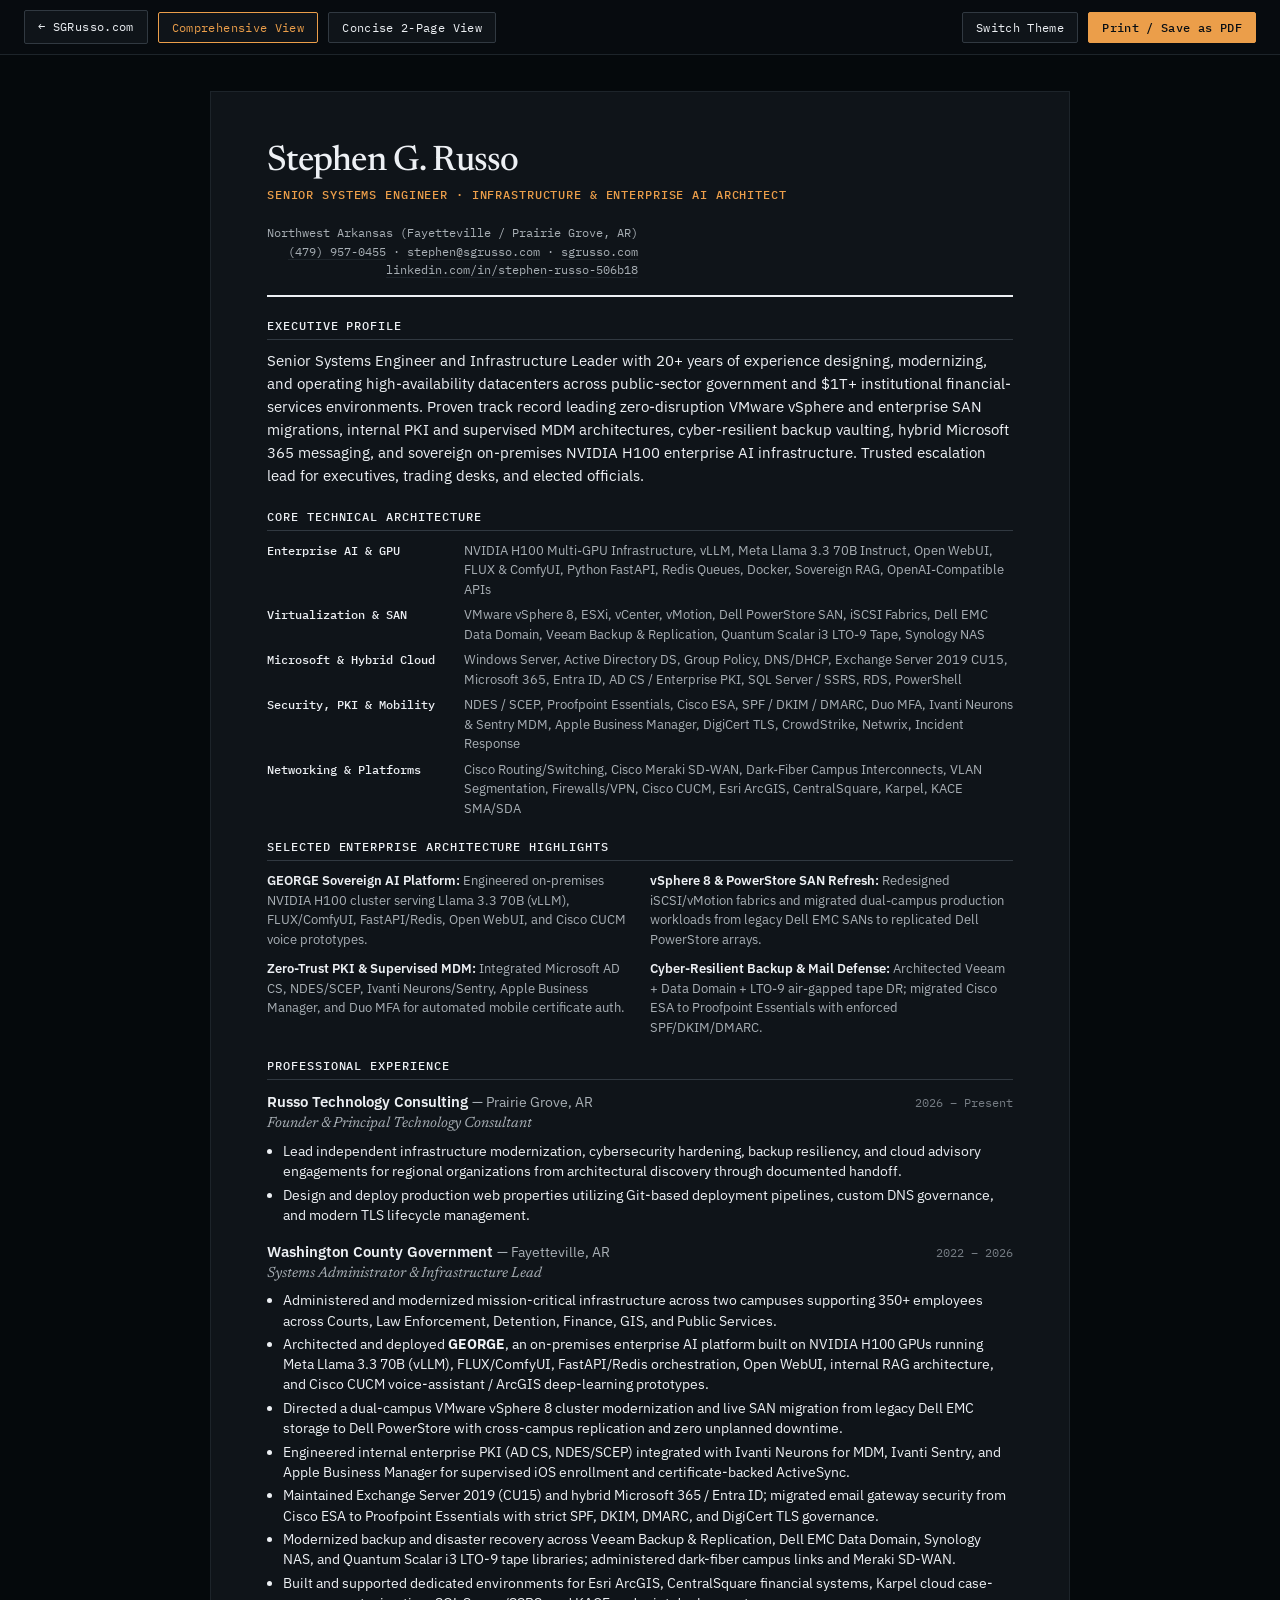
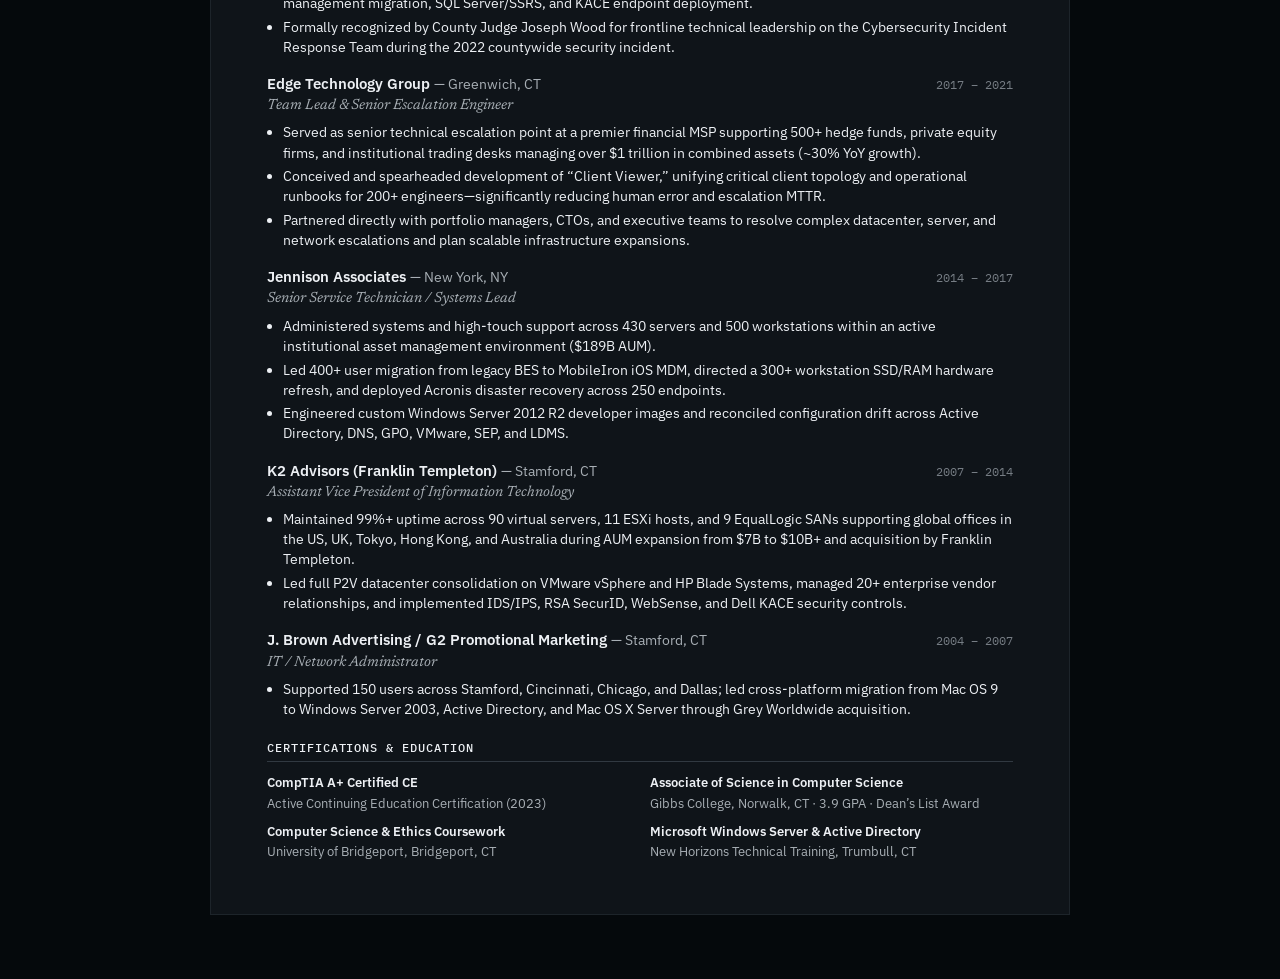
==== resume.html @ f167f861 "Initial architectural portfolio release for SGRusso.com" ====
<!DOCTYPE html>
<html lang="en" data-theme="dark" data-density="comprehensive">
<head>
  <meta charset="UTF-8" />
  <meta name="viewport" content="width=device-width, initial-scale=1.0" />
  <title>Stephen G. Russo — Executive Résumé (Print / PDF)</title>
  <meta
    name="description"
    content="Printable executive résumé of Stephen G. Russo — Senior Systems Engineer, Infrastructure Leader, and Enterprise AI Architect."
  />
  <link rel="canonical" href="https://sgrusso.com/resume.html" />
  <link rel="icon" type="image/svg+xml" href="assets/favicon.svg" />

  <script>
    (function () {
      try {
        var saved = localStorage.getItem("sgr-theme");
        if (saved === "light" || saved === "dark") {
          document.documentElement.setAttribute("data-theme", saved);
        }
      } catch (e) {}
    })();
  </script>

  <link rel="preconnect" href="https://fonts.googleapis.com" />
  <link rel="preconnect" href="https://fonts.gstatic.com" crossorigin />
  <link
    href="https://fonts.googleapis.com/css2?family=IBM+Plex+Mono:wght@400;500&family=IBM+Plex+Sans:wght@400;500;600&family=Newsreader:ital,opsz,wght@0,6..72,500;1,6..72,400&display=swap"
    rel="stylesheet"
  />

  <link rel="stylesheet" href="css/tokens.css" />
  <link rel="stylesheet" href="css/resume.css" />
</head>
<body>
  <!-- Non-Printing Toolbar -->
  <header class="resume-toolbar">
    <div class="toolbar-left">
      <a href="index.html" class="tool-btn">← SGRusso.com</a>
      <button type="button" class="tool-btn is-selected" id="btn-comprehensive">
        Comprehensive View
      </button>
      <button type="button" class="tool-btn" id="btn-concise">
        Concise 2-Page View
      </button>
    </div>

    <div class="toolbar-right">
      <button type="button" class="tool-btn" id="res-theme-toggle">
        Switch Theme
      </button>
      <button type="button" class="tool-btn tool-btn--primary" id="btn-print">
        Print / Save as PDF
      </button>
    </div>
  </header>

  <main class="sheet-stage">
    <article class="resume-sheet" aria-label="Curriculum Vitae of Stephen G. Russo">
      <!-- Masthead -->
      <header class="res-masthead">
        <div>
          <h1 class="res-name">Stephen G. Russo</h1>
          <p class="res-title">Senior Systems Engineer · Infrastructure &amp; Enterprise AI Architect</p>
        </div>
        <div class="res-contact">
          <div>Northwest Arkansas (Fayetteville / Prairie Grove, AR)</div>
          <div>
            <a href="tel:+14799570455">(479) 957-0455</a> ·
            <a href="mailto:stephen@sgrusso.com">stephen@sgrusso.com</a> ·
            <a href="https://sgrusso.com">sgrusso.com</a>
          </div>
          <div>
            <a href="https://www.linkedin.com/in/stephen-russo-506b18" target="_blank" rel="noopener noreferrer">
              linkedin.com/in/stephen-russo-506b18
            </a>
          </div>
        </div>
      </header>

      <!-- Executive Summary -->
      <section class="res-section">
        <h2 class="res-sec-heading">Executive Profile</h2>
        <p class="res-summary">
          Senior Systems Engineer and Infrastructure Leader with 20+ years of experience designing, modernizing, and operating high-availability datacenters across public-sector government and $1T+ institutional financial-services environments. Proven track record leading zero-disruption VMware vSphere and enterprise SAN migrations, internal PKI and supervised MDM architectures, cyber-resilient backup vaulting, hybrid Microsoft 365 messaging, and sovereign on-premises NVIDIA H100 enterprise AI infrastructure. Trusted escalation lead for executives, trading desks, and elected officials.
        </p>
      </section>

      <!-- Core Technical Domains -->
      <section class="res-section">
        <h2 class="res-sec-heading">Core Technical Architecture</h2>
        <div class="res-skill-rows">
          <div class="res-skill-row">
            <span class="res-skill-cat">Enterprise AI &amp; GPU</span>
            <span class="res-skill-list">NVIDIA H100 Multi-GPU Infrastructure, vLLM, Meta Llama 3.3 70B Instruct, Open WebUI, FLUX &amp; ComfyUI, Python FastAPI, Redis Queues, Docker, Sovereign RAG, OpenAI-Compatible APIs</span>
          </div>
          <div class="res-skill-row">
            <span class="res-skill-cat">Virtualization &amp; SAN</span>
            <span class="res-skill-list">VMware vSphere 8, ESXi, vCenter, vMotion, Dell PowerStore SAN, iSCSI Fabrics, Dell EMC Data Domain, Veeam Backup &amp; Replication, Quantum Scalar i3 LTO-9 Tape, Synology NAS</span>
          </div>
          <div class="res-skill-row">
            <span class="res-skill-cat">Microsoft &amp; Hybrid Cloud</span>
            <span class="res-skill-list">Windows Server, Active Directory DS, Group Policy, DNS/DHCP, Exchange Server 2019 CU15, Microsoft 365, Entra ID, AD CS / Enterprise PKI, SQL Server / SSRS, RDS, PowerShell</span>
          </div>
          <div class="res-skill-row">
            <span class="res-skill-cat">Security, PKI &amp; Mobility</span>
            <span class="res-skill-list">NDES / SCEP, Proofpoint Essentials, Cisco ESA, SPF / DKIM / DMARC, Duo MFA, Ivanti Neurons &amp; Sentry MDM, Apple Business Manager, DigiCert TLS, CrowdStrike, Netwrix, Incident Response</span>
          </div>
          <div class="res-skill-row">
            <span class="res-skill-cat">Networking &amp; Platforms</span>
            <span class="res-skill-list">Cisco Routing/Switching, Cisco Meraki SD-WAN, Dark-Fiber Campus Interconnects, VLAN Segmentation, Firewalls/VPN, Cisco CUCM, Esri ArcGIS, CentralSquare, Karpel, KACE SMA/SDA</span>
          </div>
        </div>
      </section>

      <!-- Selected Flagship Accomplishments -->
      <section class="res-section">
        <h2 class="res-sec-heading">Selected Enterprise Architecture Highlights</h2>
        <div class="res-projects-grid">
          <div class="res-proj-item">
            <strong>GEORGE Sovereign AI Platform:</strong>
            <span>Engineered on-premises NVIDIA H100 cluster serving Llama 3.3 70B (vLLM), FLUX/ComfyUI, FastAPI/Redis, Open WebUI, and Cisco CUCM voice prototypes.</span>
          </div>
          <div class="res-proj-item">
            <strong>vSphere 8 &amp; PowerStore SAN Refresh:</strong>
            <span>Redesigned iSCSI/vMotion fabrics and migrated dual-campus production workloads from legacy Dell EMC SANs to replicated Dell PowerStore arrays.</span>
          </div>
          <div class="res-proj-item">
            <strong>Zero-Trust PKI &amp; Supervised MDM:</strong>
            <span>Integrated Microsoft AD CS, NDES/SCEP, Ivanti Neurons/Sentry, Apple Business Manager, and Duo MFA for automated mobile certificate auth.</span>
          </div>
          <div class="res-proj-item">
            <strong>Cyber-Resilient Backup &amp; Mail Defense:</strong>
            <span>Architected Veeam + Data Domain + LTO-9 air-gapped tape DR; migrated Cisco ESA to Proofpoint Essentials with enforced SPF/DKIM/DMARC.</span>
          </div>
        </div>
      </section>

      <!-- Professional Experience -->
      <section class="res-section">
        <h2 class="res-sec-heading">Professional Experience</h2>

        <div class="res-job">
          <div class="res-job-head">
            <span class="res-job-org">Russo Technology Consulting <span class="res-job-loc">— Prairie Grove, AR</span></span>
            <span class="res-job-dates">2026 – Present</span>
          </div>
          <div class="res-job-role">Founder &amp; Principal Technology Consultant</div>
          <ul class="res-bullets">
            <li>Lead independent infrastructure modernization, cybersecurity hardening, backup resiliency, and cloud advisory engagements for regional organizations from architectural discovery through documented handoff.</li>
            <li class="extended-detail">Design and deploy production web properties utilizing Git-based deployment pipelines, custom DNS governance, and modern TLS lifecycle management.</li>
          </ul>
        </div>

        <div class="res-job">
          <div class="res-job-head">
            <span class="res-job-org">Washington County Government <span class="res-job-loc">— Fayetteville, AR</span></span>
            <span class="res-job-dates">2022 – 2026</span>
          </div>
          <div class="res-job-role">Systems Administrator &amp; Infrastructure Lead</div>
          <ul class="res-bullets">
            <li>Administered and modernized mission-critical infrastructure across two campuses supporting 350+ employees across Courts, Law Enforcement, Detention, Finance, GIS, and Public Services.</li>
            <li>Architected and deployed <strong>GEORGE</strong>, an on-premises enterprise AI platform built on NVIDIA H100 GPUs running Meta Llama 3.3 70B (vLLM), FLUX/ComfyUI, FastAPI/Redis orchestration, Open WebUI, internal RAG architecture, and Cisco CUCM voice-assistant / ArcGIS deep-learning prototypes.</li>
            <li>Directed a dual-campus VMware vSphere 8 cluster modernization and live SAN migration from legacy Dell EMC storage to Dell PowerStore with cross-campus replication and zero unplanned downtime.</li>
            <li>Engineered internal enterprise PKI (AD CS, NDES/SCEP) integrated with Ivanti Neurons for MDM, Ivanti Sentry, and Apple Business Manager for supervised iOS enrollment and certificate-backed ActiveSync.</li>
            <li>Maintained Exchange Server 2019 (CU15) and hybrid Microsoft 365 / Entra ID; migrated email gateway security from Cisco ESA to Proofpoint Essentials with strict SPF, DKIM, DMARC, and DigiCert TLS governance.</li>
            <li>Modernized backup and disaster recovery across Veeam Backup &amp; Replication, Dell EMC Data Domain, Synology NAS, and Quantum Scalar i3 LTO-9 tape libraries; administered dark-fiber campus links and Meraki SD-WAN.</li>
            <li class="extended-detail">Built and supported dedicated environments for Esri ArcGIS, CentralSquare financial systems, Karpel cloud case-management migration, SQL Server/SSRS, and KACE endpoint deployment.</li>
            <li>Formally recognized by County Judge Joseph Wood for frontline technical leadership on the Cybersecurity Incident Response Team during the 2022 countywide security incident.</li>
          </ul>
        </div>

        <div class="res-job">
          <div class="res-job-head">
            <span class="res-job-org">Edge Technology Group <span class="res-job-loc">— Greenwich, CT</span></span>
            <span class="res-job-dates">2017 – 2021</span>
          </div>
          <div class="res-job-role">Team Lead &amp; Senior Escalation Engineer</div>
          <ul class="res-bullets">
            <li>Served as senior technical escalation point at a premier financial MSP supporting 500+ hedge funds, private equity firms, and institutional trading desks managing over $1 trillion in combined assets (~30% YoY growth).</li>
            <li>Conceived and spearheaded development of “Client Viewer,” unifying critical client topology and operational runbooks for 200+ engineers—significantly reducing human error and escalation MTTR.</li>
            <li class="extended-detail">Partnered directly with portfolio managers, CTOs, and executive teams to resolve complex datacenter, server, and network escalations and plan scalable infrastructure expansions.</li>
          </ul>
        </div>

        <div class="res-job">
          <div class="res-job-head">
            <span class="res-job-org">Jennison Associates <span class="res-job-loc">— New York, NY</span></span>
            <span class="res-job-dates">2014 – 2017</span>
          </div>
          <div class="res-job-role">Senior Service Technician / Systems Lead</div>
          <ul class="res-bullets">
            <li>Administered systems and high-touch support across 430 servers and 500 workstations within an active institutional asset management environment ($189B AUM).</li>
            <li>Led 400+ user migration from legacy BES to MobileIron iOS MDM, directed a 300+ workstation SSD/RAM hardware refresh, and deployed Acronis disaster recovery across 250 endpoints.</li>
            <li class="extended-detail">Engineered custom Windows Server 2012 R2 developer images and reconciled configuration drift across Active Directory, DNS, GPO, VMware, SEP, and LDMS.</li>
          </ul>
        </div>

        <div class="res-job">
          <div class="res-job-head">
            <span class="res-job-org">K2 Advisors (Franklin Templeton) <span class="res-job-loc">— Stamford, CT</span></span>
            <span class="res-job-dates">2007 – 2014</span>
          </div>
          <div class="res-job-role">Assistant Vice President of Information Technology</div>
          <ul class="res-bullets">
            <li>Maintained 99%+ uptime across 90 virtual servers, 11 ESXi hosts, and 9 EqualLogic SANs supporting global offices in the US, UK, Tokyo, Hong Kong, and Australia during AUM expansion from $7B to $10B+ and acquisition by Franklin Templeton.</li>
            <li>Led full P2V datacenter consolidation on VMware vSphere and HP Blade Systems, managed 20+ enterprise vendor relationships, and implemented IDS/IPS, RSA SecurID, WebSense, and Dell KACE security controls.</li>
          </ul>
        </div>

        <div class="res-job extended-detail">
          <div class="res-job-head">
            <span class="res-job-org">J. Brown Advertising / G2 Promotional Marketing <span class="res-job-loc">— Stamford, CT</span></span>
            <span class="res-job-dates">2004 – 2007</span>
          </div>
          <div class="res-job-role">IT / Network Administrator</div>
          <ul class="res-bullets">
            <li>Supported 150 users across Stamford, Cincinnati, Chicago, and Dallas; led cross-platform migration from Mac OS 9 to Windows Server 2003, Active Directory, and Mac OS X Server through Grey Worldwide acquisition.</li>
          </ul>
        </div>
      </section>

      <!-- Education & Certifications -->
      <section class="res-section">
        <h2 class="res-sec-heading">Certifications &amp; Education</h2>
        <div class="res-edu-grid">
          <div class="res-edu-item">
            <strong>CompTIA A+ Certified CE</strong>
            <span>Active Continuing Education Certification (2023)</span>
          </div>
          <div class="res-edu-item">
            <strong>Associate of Science in Computer Science</strong>
            <span>Gibbs College, Norwalk, CT · 3.9 GPA · Dean’s List Award</span>
          </div>
          <div class="res-edu-item">
            <strong>Computer Science &amp; Ethics Coursework</strong>
            <span>University of Bridgeport, Bridgeport, CT</span>
          </div>
          <div class="res-edu-item">
            <strong>Microsoft Windows Server &amp; Active Directory</strong>
            <span>New Horizons Technical Training, Trumbull, CT</span>
          </div>
        </div>
      </section>
    </article>
  </main>

  <script>
    (function () {
      var root = document.documentElement;
      var btnComp = document.getElementById("btn-comprehensive");
      var btnConcise = document.getElementById("btn-concise");
      var btnTheme = document.getElementById("res-theme-toggle");
      var btnPrint = document.getElementById("btn-print");

      if (btnComp && btnConcise) {
        btnComp.addEventListener("click", function () {
          root.setAttribute("data-density", "comprehensive");
          btnComp.classList.add("is-selected");
          btnConcise.classList.remove("is-selected");
        });
        btnConcise.addEventListener("click", function () {
          root.setAttribute("data-density", "concise");
          btnConcise.classList.add("is-selected");
          btnComp.classList.remove("is-selected");
        });
      }

      if (btnTheme) {
        btnTheme.addEventListener("click", function () {
          var next = root.getAttribute("data-theme") === "dark" ? "light" : "dark";
          root.setAttribute("data-theme", next);
          try {
            localStorage.setItem("sgr-theme", next);
          } catch (e) {}
        });
      }

      if (btnPrint) {
        btnPrint.addEventListener("click", function () {
          window.print();
        });
      }
    })();
  </script>
</body>
</html>
---- css/tokens.css ----
/* ==========================================================================
   SGRusso.com — Design Tokens (DESIGN.md Compliant)
   Hallmark · macrostructure: asymmetric-technical-dossier
   Impeccable · OKLCH tinted neutrals, 3-voice typography, 4/8px baseline
   ========================================================================== */

:root,
[data-theme="dark"] {
  color-scheme: dark;

  /* Tinted Slate Dark — Zero pure #000000 */
  --bg-canvas: #0f141c;
  --bg-canvas: oklch(0.155 0.012 250);

  --bg-surface: #151b26;
  --bg-surface: oklch(0.188 0.014 250);

  --bg-recessed: #0b0f16;
  --bg-recessed: oklch(0.135 0.011 250);

  --bg-hover: #1c2432;
  --bg-hover: oklch(0.222 0.016 250);

  --bg-elevated: #19212e;
  --bg-elevated: oklch(0.205 0.015 250);

  /* Architectural Hairline Rules */
  --border-subtle: #242d3d;
  --border-subtle: oklch(0.255 0.015 250);

  --border-strong: #354256;
  --border-strong: oklch(0.340 0.018 250);

  /* Ink Hierarchy */
  --ink-primary: #eef2f7;
  --ink-primary: oklch(0.955 0.006 250);

  --ink-secondary: #a8b3c4;
  --ink-secondary: oklch(0.750 0.012 250);

  --ink-muted: #768396;
  --ink-muted: oklch(0.585 0.014 250);

  /* Single Intentional Brand Accent — Burnished Signal Copper/Amber */
  --accent-primary: #e09f50;
  --accent-primary: oklch(0.760 0.135 65);

  --accent-hover: #ebb169;
  --accent-hover: oklch(0.805 0.135 68);

  --accent-ink: #12161f;
  --accent-ink: oklch(0.160 0.015 250);

  --accent-subtle: rgba(224, 159, 80, 0.11);
  --accent-subtle: oklch(0.760 0.135 65 / 0.12);

  --accent-border: rgba(224, 159, 80, 0.38);
  --accent-border: oklch(0.760 0.135 65 / 0.40);

  /* Operational Telemetry Accent (strictly for live status / health dots) */
  --status-ok: #38c172;
  --status-ok: oklch(0.730 0.145 155);

  --status-ok-subtle: rgba(56, 193, 114, 0.12);
  --status-ok-subtle: oklch(0.730 0.145 155 / 0.12);

  /* Subtle Structural Blueprint Grid Pattern */
  --grid-dot: rgba(168, 179, 196, 0.06);
  --shadow-modal: 0 24px 64px rgba(3, 6, 12, 0.72);
  --backdrop-scrim: rgba(7, 10, 15, 0.76);
}

[data-theme="light"] {
  color-scheme: light;

  /* Warm Archival Vellum — Zero harsh #ffffff glare */
  --bg-canvas: #f7f5f0;
  --bg-canvas: oklch(0.972 0.007 85);

  --bg-surface: #fcfbf8;
  --bg-surface: oklch(0.990 0.004 85);

  --bg-recessed: #efece4;
  --bg-recessed: oklch(0.945 0.009 85);

  --bg-hover: #ebe7dd;
  --bg-hover: oklch(0.932 0.011 85);

  --bg-elevated: #ffffff;
  --bg-elevated: oklch(0.996 0.002 85);

  /* Architectural Hairline Rules */
  --border-subtle: #dcd6ca;
  --border-subtle: oklch(0.865 0.010 85);

  --border-strong: #b6afa0;
  --border-strong: oklch(0.740 0.014 85);

  /* Ink Hierarchy */
  --ink-primary: #141b24;
  --ink-primary: oklch(0.185 0.015 250);

  --ink-secondary: #3c4654;
  --ink-secondary: oklch(0.375 0.015 250);

  --ink-muted: #646f7d;
  --ink-muted: oklch(0.515 0.014 250);

  /* Architectural Copper Accent (WCAG AA compliant on warm paper) */
  --accent-primary: #9c4a1a;
  --accent-primary: oklch(0.500 0.140 52);

  --accent-hover: #7f3a11;
  --accent-hover: oklch(0.435 0.135 50);

  --accent-ink: #fcfbf8;
  --accent-ink: oklch(0.990 0.004 85);

  --accent-subtle: rgba(156, 74, 26, 0.08);
  --accent-subtle: oklch(0.500 0.140 52 / 0.09);

  --accent-border: rgba(156, 74, 26, 0.34);
  --accent-border: oklch(0.500 0.140 52 / 0.35);

  /* Forest Telemetry */
  --status-ok: #1d7a46;
  --status-ok: oklch(0.490 0.125 155);

  --status-ok-subtle: rgba(29, 122, 70, 0.10);
  --status-ok-subtle: oklch(0.490 0.125 155 / 0.10);

  --grid-dot: rgba(20, 27, 36, 0.055);
  --shadow-modal: 0 24px 60px rgba(20, 27, 36, 0.18);
  --backdrop-scrim: rgba(20, 27, 36, 0.48);
}

/* Typography & Spatial Scale */
:root {
  --font-sans: "IBM Plex Sans", -apple-system, BlinkMacSystemFont, "Segoe UI", sans-serif;
  --font-serif: "Newsreader", Georgia, "Times New Roman", serif;
  --font-mono: "IBM Plex Mono", ui-monospace, SFMono-Regular, Menlo, Consolas, monospace;

  --text-xs: 0.75rem;      /* 12px */
  --text-sm: 0.875rem;     /* 14px */
  --text-base: 1rem;       /* 16px */
  --text-lg: 1.1875rem;    /* 19px */
  --text-xl: 1.4375rem;    /* 23px */
  --text-2xl: 2.0625rem;   /* 33px */
  --text-display: clamp(2.35rem, 4.2vw, 3.75rem);

  --space-1: 0.25rem;   /* 4px */
  --space-2: 0.5rem;    /* 8px */
  --space-3: 0.75rem;   /* 12px */
  --space-4: 1rem;      /* 16px */
  --space-5: 1.5rem;    /* 24px */
  --space-6: 2rem;      /* 32px */
  --space-7: 3rem;      /* 48px */
  --space-8: 4rem;      /* 64px */
  --space-9: 6rem;      /* 96px */

  --container-max: 1240px;
  --radius-xs: 2px;
  --radius-sm: 4px;
  --radius-md: 6px;

  --ease-out: cubic-bezier(0.16, 1, 0.3, 1);
  --duration-fast: 150ms;
  --duration-base: 240ms;
}
---- css/resume.css ----
/* ==========================================================================
   SGRusso.com — Executive Print & Screen Résumé Engine
   Screen: matches DESIGN.md tokens. Print: razor-sharp ATS-clean paper sheet.
   ========================================================================== */

*,
*::before,
*::after {
  box-sizing: border-box;
}

body {
  margin: 0;
  background-color: var(--bg-recessed);
  color: var(--ink-primary);
  font-family: var(--font-sans);
  line-height: 1.52;
  -webkit-font-smoothing: antialiased;
}

.resume-toolbar {
  position: sticky;
  top: 0;
  z-index: 50;
  background-color: var(--bg-canvas);
  background-color: color-mix(in oklch, var(--bg-canvas) 92%, transparent);
  backdrop-filter: blur(10px);
  -webkit-backdrop-filter: blur(10px);
  border-bottom: 1px solid var(--border-subtle);
  padding: 10px 24px;
  display: flex;
  flex-wrap: wrap;
  justify-content: space-between;
  align-items: center;
  gap: 12px;
}

.toolbar-left,
.toolbar-right {
  display: flex;
  flex-wrap: wrap;
  align-items: center;
  gap: 10px;
}

.tool-btn {
  display: inline-flex;
  align-items: center;
  gap: 6px;
  padding: 7px 13px;
  font-family: var(--font-mono);
  font-size: 0.75rem;
  letter-spacing: 0.03em;
  border: 1px solid var(--border-strong);
  background-color: var(--bg-surface);
  color: var(--ink-primary);
  text-decoration: none;
  cursor: pointer;
  border-radius: 2px;
}

.tool-btn:hover {
  background-color: var(--bg-hover);
}

.tool-btn--primary {
  background-color: var(--accent-primary);
  border-color: var(--accent-primary);
  color: var(--accent-ink);
  font-weight: 500;
}

.tool-btn--primary:hover {
  background-color: var(--accent-hover);
}

.tool-btn.is-selected {
  border-color: var(--accent-primary);
  color: var(--accent-primary);
}

/* Paper Sheet Container */
.sheet-stage {
  padding: 36px 16px 64px;
}

.resume-sheet {
  max-width: 860px;
  margin: 0 auto;
  background-color: var(--bg-surface);
  border: 1px solid var(--border-subtle);
  padding: 52px 56px;
}

/* Masthead */
.res-masthead {
  border-bottom: 2px solid var(--ink-primary);
  padding-bottom: 16px;
  margin-bottom: 20px;
  display: flex;
  justify-content: space-between;
  align-items: flex-end;
  gap: 20px;
  flex-wrap: wrap;
}

.res-name {
  margin: 0 0 4px;
  font-family: var(--font-serif);
  font-size: 2.2rem;
  font-weight: 500;
  line-height: 1.05;
  letter-spacing: -0.02em;
  color: var(--ink-primary);
}

.res-title {
  margin: 0;
  font-family: var(--font-mono);
  font-size: 0.78rem;
  text-transform: uppercase;
  letter-spacing: 0.07em;
  color: var(--accent-primary);
  font-weight: 500;
}

.res-contact {
  text-align: right;
  font-family: var(--font-mono);
  font-size: 0.74rem;
  line-height: 1.55;
  color: var(--ink-secondary);
}

.res-contact a {
  color: inherit;
  text-decoration: none;
  border-bottom: 1px solid var(--border-subtle);
}

.res-contact a:hover {
  color: var(--accent-primary);
}

/* Sections */
.res-section {
  margin-bottom: 20px;
}

.res-section:last-child {
  margin-bottom: 0;
}

.res-sec-heading {
  margin: 0 0 10px;
  padding-bottom: 4px;
  border-bottom: 1px solid var(--border-strong);
  font-family: var(--font-mono);
  font-size: 0.74rem;
  font-weight: 500;
  text-transform: uppercase;
  letter-spacing: 0.08em;
  color: var(--ink-primary);
}

.res-summary {
  margin: 0;
  font-size: 0.92rem;
  line-height: 1.56;
  color: var(--ink-primary);
}

/* Core Competencies Compact Matrix */
.res-skill-rows {
  display: grid;
  gap: 6px;
  font-size: 0.84rem;
}

.res-skill-row {
  display: grid;
  grid-template-columns: 185px 1fr;
  gap: 12px;
  align-items: baseline;
}

.res-skill-cat {
  font-family: var(--font-mono);
  font-size: 0.74rem;
  font-weight: 500;
  color: var(--ink-primary);
}

.res-skill-list {
  color: var(--ink-secondary);
  line-height: 1.45;
}

/* Selected Projects Strip */
.res-projects-grid {
  display: grid;
  grid-template-columns: 1fr 1fr;
  gap: 10px 20px;
}

.res-proj-item {
  font-size: 0.84rem;
  line-height: 1.45;
}

.res-proj-item strong {
  color: var(--ink-primary);
  font-weight: 600;
}

.res-proj-item span {
  color: var(--ink-secondary);
}

/* Experience Entries */
.res-job {
  margin-bottom: 15px;
}

.res-job:last-child {
  margin-bottom: 0;
}

.res-job-head {
  display: flex;
  justify-content: space-between;
  align-items: baseline;
  gap: 12px;
  flex-wrap: wrap;
}

.res-job-org {
  font-size: 0.96rem;
  font-weight: 600;
  color: var(--ink-primary);
}

.res-job-loc {
  font-weight: 400;
  color: var(--ink-secondary);
  font-size: 0.85rem;
}

.res-job-dates {
  font-family: var(--font-mono);
  font-size: 0.75rem;
  color: var(--ink-muted);
  font-variant-numeric: tabular-nums;
}

.res-job-role {
  font-family: var(--font-serif);
  font-style: italic;
  font-size: 0.92rem;
  color: var(--ink-secondary);
  margin-bottom: 5px;
}

.res-bullets {
  margin: 0;
  padding-left: 16px;
  font-size: 0.85rem;
  line-height: 1.48;
  color: var(--ink-primary);
}

.res-bullets li {
  margin-bottom: 3.5px;
}

.res-bullets li:last-child {
  margin-bottom: 0;
}

/* Concise Mode hides extended historical bullets */
[data-density="concise"] .extended-detail {
  display: none;
}

/* Education Grid */
.res-edu-grid {
  display: grid;
  grid-template-columns: repeat(2, 1fr);
  gap: 8px 20px;
  font-size: 0.84rem;
}

.res-edu-item strong {
  display: block;
  color: var(--ink-primary);
  font-weight: 600;
}

.res-edu-item span {
  color: var(--ink-secondary);
  font-size: 0.8rem;
}

@media (max-width: 720px) {
  .resume-sheet {
    padding: 28px 22px;
  }

  .res-masthead {
    flex-direction: column;
    align-items: flex-start;
  }

  .res-contact {
    text-align: left;
  }

  .res-skill-row,
  .res-projects-grid,
  .res-edu-grid {
    grid-template-columns: 1fr;
  }
}

/* ==========================================================================
   Print / Save-as-PDF Stylesheet
   Forces crisp ink-on-white publication typography regardless of dark mode
   ========================================================================== */

@page {
  size: letter portrait;
  margin: 0.45in 0.5in;
}

@media print {
  html,
  body {
    background: #ffffff !important;
    color: #111827 !important;
    font-size: 10pt;
  }

  .resume-toolbar {
    display: none !important;
  }

  .sheet-stage {
    padding: 0 !important;
  }

  .resume-sheet {
    max-width: 100% !important;
    border: none !important;
    padding: 0 !important;
    background: #ffffff !important;
    box-shadow: none !important;
  }

  .res-masthead {
    border-bottom: 1.5pt solid #111827 !important;
    padding-bottom: 8pt !important;
    margin-bottom: 10pt !important;
  }

  .res-name {
    color: #0f172a !important;
    font-size: 20pt !important;
  }

  .res-title {
    color: #7c3a12 !important;
    font-size: 8pt !important;
  }

  .res-contact,
  .res-skill-list,
  .res-proj-item span,
  .res-job-loc,
  .res-job-role,
  .res-edu-item span {
    color: #334155 !important;
  }

  .res-contact a {
    border-bottom: none !important;
    color: #1e293b !important;
  }

  .res-sec-heading {
    color: #0f172a !important;
    border-bottom: 0.75pt solid #94a3b8 !important;
    margin-bottom: 6pt !important;
    font-size: 7.5pt !important;
  }

  .res-summary,
  .res-skill-cat,
  .res-proj-item strong,
  .res-job-org,
  .res-bullets,
  .res-edu-item strong {
    color: #111827 !important;
  }

  .res-job-dates {
    color: #475569 !important;
  }

  .res-section {
    margin-bottom: 11pt !important;
  }

  .res-job {
    margin-bottom: 9pt !important;
    break-inside: avoid;
    page-break-inside: avoid;
  }

  .res-edu-grid,
  .res-projects-grid {
    break-inside: avoid;
    page-break-inside: avoid;
  }
}
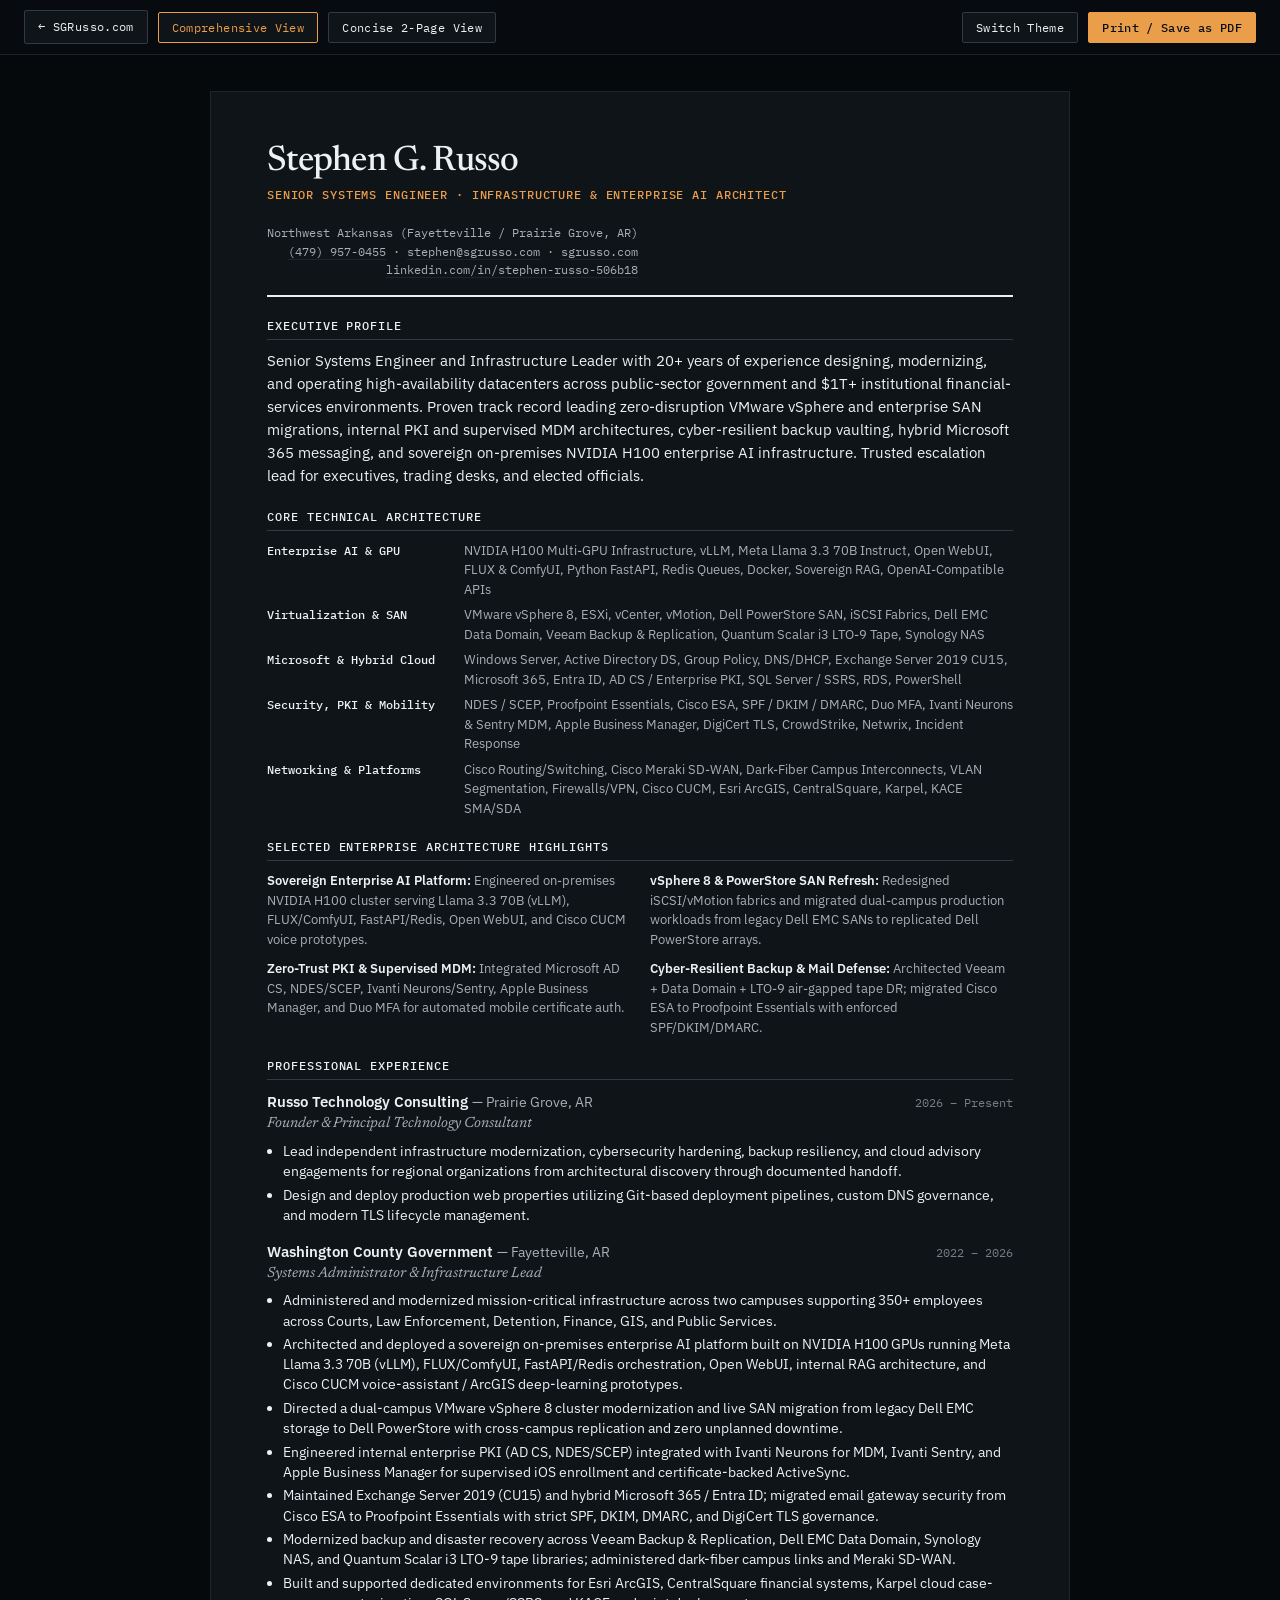
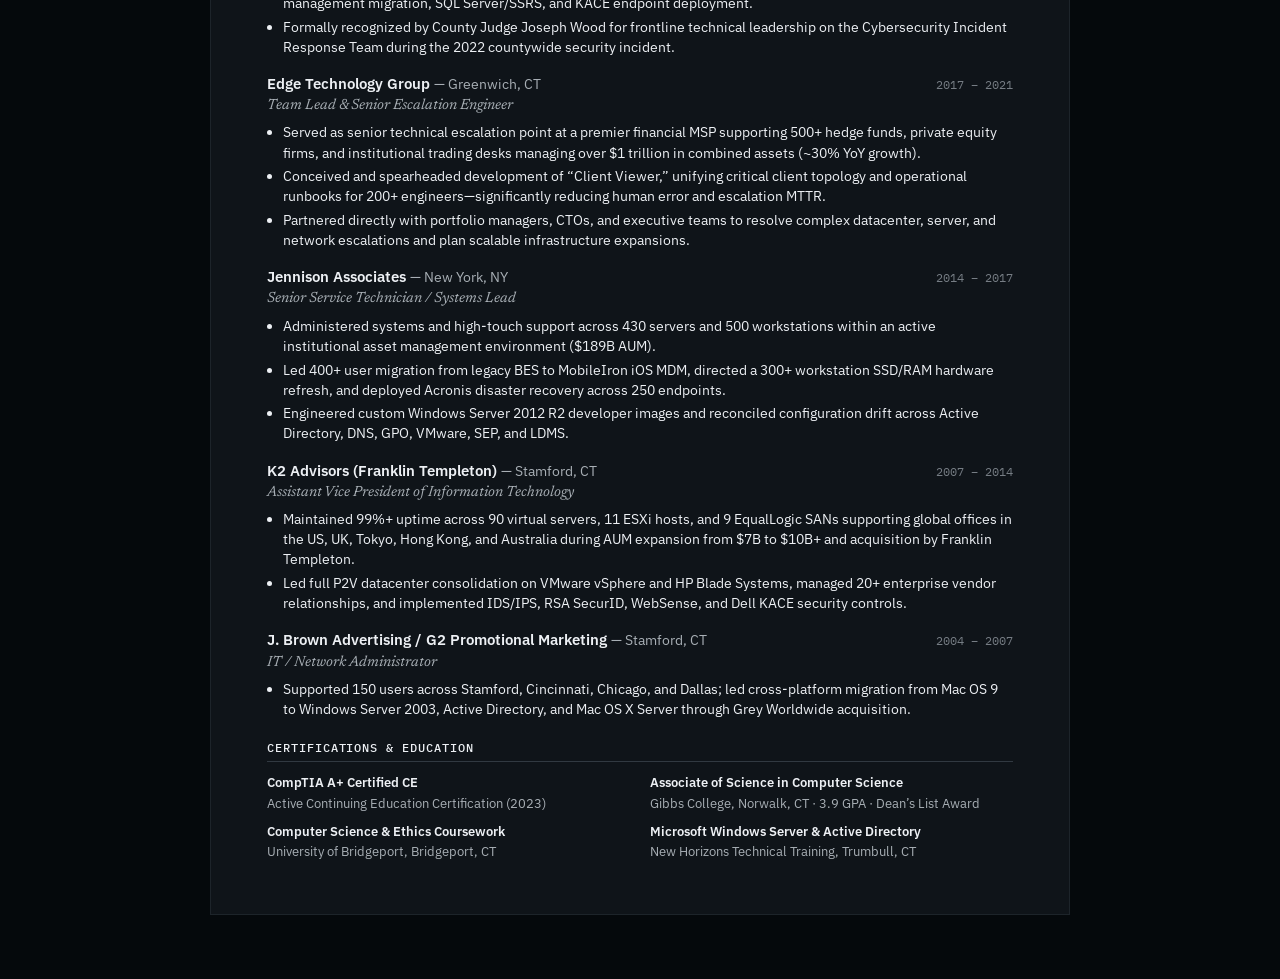
==== commit 89a31e14: "Generalize on-premises enterprise AI platform naming across UI and codebase" ====
--- a/resume.html
+++ b/resume.html
@@ -118,7 +118,7 @@
         <h2 class="res-sec-heading">Selected Enterprise Architecture Highlights</h2>
         <div class="res-projects-grid">
           <div class="res-proj-item">
-            <strong>GEORGE Sovereign AI Platform:</strong>
+            <strong>Sovereign Enterprise AI Platform:</strong>
             <span>Engineered on-premises NVIDIA H100 cluster serving Llama 3.3 70B (vLLM), FLUX/ComfyUI, FastAPI/Redis, Open WebUI, and Cisco CUCM voice prototypes.</span>
           </div>
           <div class="res-proj-item">
@@ -160,7 +160,7 @@
           <div class="res-job-role">Systems Administrator &amp; Infrastructure Lead</div>
           <ul class="res-bullets">
             <li>Administered and modernized mission-critical infrastructure across two campuses supporting 350+ employees across Courts, Law Enforcement, Detention, Finance, GIS, and Public Services.</li>
-            <li>Architected and deployed <strong>GEORGE</strong>, an on-premises enterprise AI platform built on NVIDIA H100 GPUs running Meta Llama 3.3 70B (vLLM), FLUX/ComfyUI, FastAPI/Redis orchestration, Open WebUI, internal RAG architecture, and Cisco CUCM voice-assistant / ArcGIS deep-learning prototypes.</li>
+            <li>Architected and deployed a sovereign on-premises enterprise AI platform built on NVIDIA H100 GPUs running Meta Llama 3.3 70B (vLLM), FLUX/ComfyUI, FastAPI/Redis orchestration, Open WebUI, internal RAG architecture, and Cisco CUCM voice-assistant / ArcGIS deep-learning prototypes.</li>
             <li>Directed a dual-campus VMware vSphere 8 cluster modernization and live SAN migration from legacy Dell EMC storage to Dell PowerStore with cross-campus replication and zero unplanned downtime.</li>
             <li>Engineered internal enterprise PKI (AD CS, NDES/SCEP) integrated with Ivanti Neurons for MDM, Ivanti Sentry, and Apple Business Manager for supervised iOS enrollment and certificate-backed ActiveSync.</li>
             <li>Maintained Exchange Server 2019 (CU15) and hybrid Microsoft 365 / Entra ID; migrated email gateway security from Cisco ESA to Proofpoint Essentials with strict SPF, DKIM, DMARC, and DigiCert TLS governance.</li>
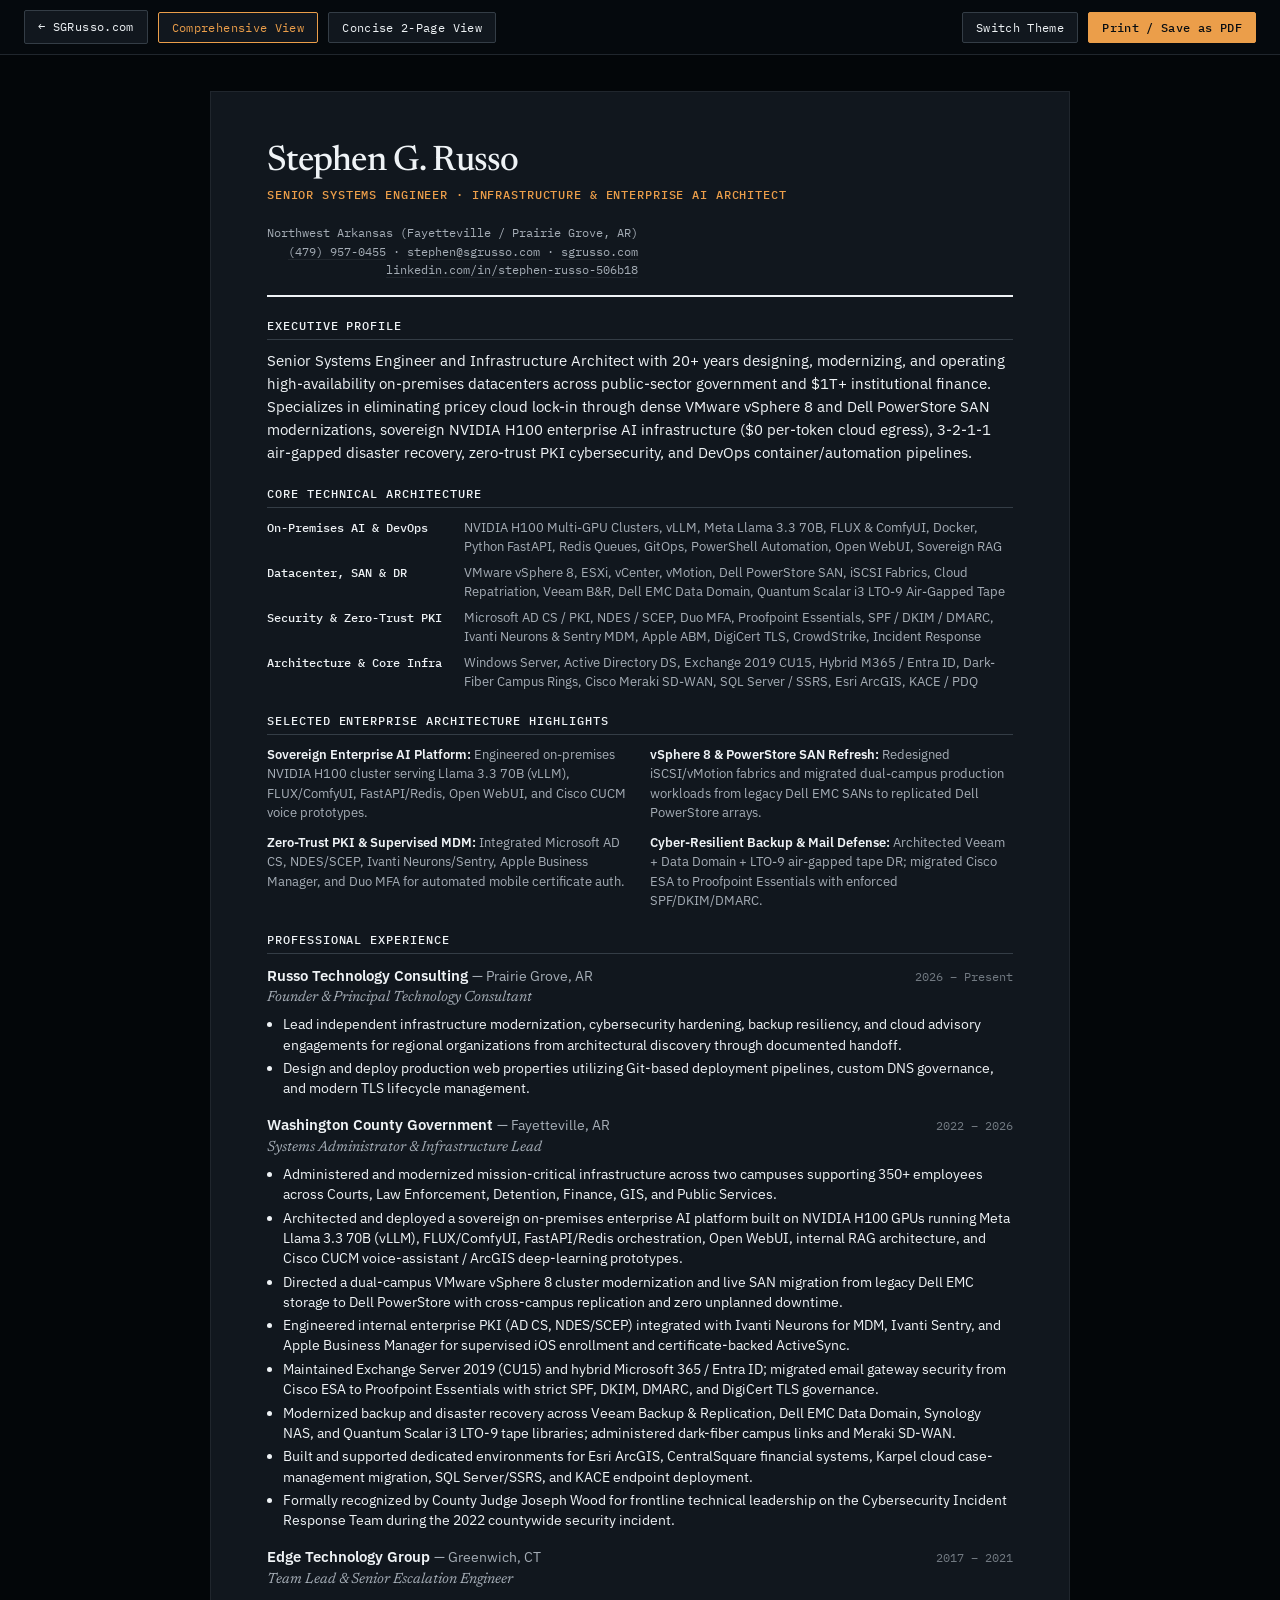
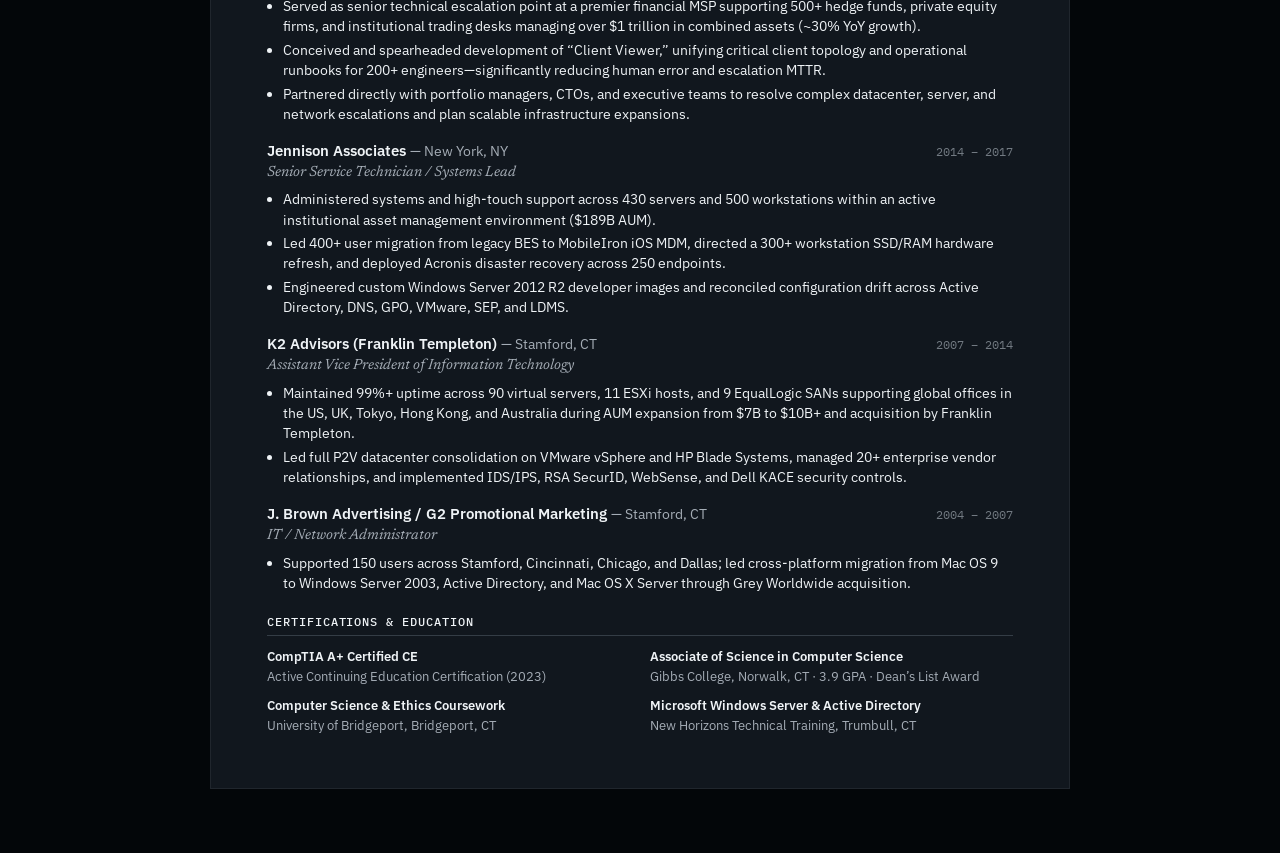
==== commit 6f44eaa3: "Redesign layout with spacious bands, 3D sovereign stack, scroll-pinned schematic, and cloud-exit foc" ====
--- a/resume.html
+++ b/resume.html
@@ -82,7 +82,7 @@
       <section class="res-section">
         <h2 class="res-sec-heading">Executive Profile</h2>
         <p class="res-summary">
-          Senior Systems Engineer and Infrastructure Leader with 20+ years of experience designing, modernizing, and operating high-availability datacenters across public-sector government and $1T+ institutional financial-services environments. Proven track record leading zero-disruption VMware vSphere and enterprise SAN migrations, internal PKI and supervised MDM architectures, cyber-resilient backup vaulting, hybrid Microsoft 365 messaging, and sovereign on-premises NVIDIA H100 enterprise AI infrastructure. Trusted escalation lead for executives, trading desks, and elected officials.
+          Senior Systems Engineer and Infrastructure Architect with 20+ years designing, modernizing, and operating high-availability on-premises datacenters across public-sector government and $1T+ institutional finance. Specializes in eliminating pricey cloud lock-in through dense VMware vSphere 8 and Dell PowerStore SAN modernizations, sovereign NVIDIA H100 enterprise AI infrastructure ($0 per-token cloud egress), 3-2-1-1 air-gapped disaster recovery, zero-trust PKI cybersecurity, and DevOps container/automation pipelines.
         </p>
       </section>
 
@@ -91,24 +91,20 @@
         <h2 class="res-sec-heading">Core Technical Architecture</h2>
         <div class="res-skill-rows">
           <div class="res-skill-row">
-            <span class="res-skill-cat">Enterprise AI &amp; GPU</span>
-            <span class="res-skill-list">NVIDIA H100 Multi-GPU Infrastructure, vLLM, Meta Llama 3.3 70B Instruct, Open WebUI, FLUX &amp; ComfyUI, Python FastAPI, Redis Queues, Docker, Sovereign RAG, OpenAI-Compatible APIs</span>
-          </div>
-          <div class="res-skill-row">
-            <span class="res-skill-cat">Virtualization &amp; SAN</span>
-            <span class="res-skill-list">VMware vSphere 8, ESXi, vCenter, vMotion, Dell PowerStore SAN, iSCSI Fabrics, Dell EMC Data Domain, Veeam Backup &amp; Replication, Quantum Scalar i3 LTO-9 Tape, Synology NAS</span>
-          </div>
-          <div class="res-skill-row">
-            <span class="res-skill-cat">Microsoft &amp; Hybrid Cloud</span>
-            <span class="res-skill-list">Windows Server, Active Directory DS, Group Policy, DNS/DHCP, Exchange Server 2019 CU15, Microsoft 365, Entra ID, AD CS / Enterprise PKI, SQL Server / SSRS, RDS, PowerShell</span>
-          </div>
-          <div class="res-skill-row">
-            <span class="res-skill-cat">Security, PKI &amp; Mobility</span>
-            <span class="res-skill-list">NDES / SCEP, Proofpoint Essentials, Cisco ESA, SPF / DKIM / DMARC, Duo MFA, Ivanti Neurons &amp; Sentry MDM, Apple Business Manager, DigiCert TLS, CrowdStrike, Netwrix, Incident Response</span>
-          </div>
-          <div class="res-skill-row">
-            <span class="res-skill-cat">Networking &amp; Platforms</span>
-            <span class="res-skill-list">Cisco Routing/Switching, Cisco Meraki SD-WAN, Dark-Fiber Campus Interconnects, VLAN Segmentation, Firewalls/VPN, Cisco CUCM, Esri ArcGIS, CentralSquare, Karpel, KACE SMA/SDA</span>
+            <span class="res-skill-cat">On-Premises AI &amp; DevOps</span>
+            <span class="res-skill-list">NVIDIA H100 Multi-GPU Clusters, vLLM, Meta Llama 3.3 70B, FLUX &amp; ComfyUI, Docker, Python FastAPI, Redis Queues, GitOps, PowerShell Automation, Open WebUI, Sovereign RAG</span>
+          </div>
+          <div class="res-skill-row">
+            <span class="res-skill-cat">Datacenter, SAN &amp; DR</span>
+            <span class="res-skill-list">VMware vSphere 8, ESXi, vCenter, vMotion, Dell PowerStore SAN, iSCSI Fabrics, Cloud Repatriation, Veeam B&amp;R, Dell EMC Data Domain, Quantum Scalar i3 LTO-9 Air-Gapped Tape</span>
+          </div>
+          <div class="res-skill-row">
+            <span class="res-skill-cat">Security &amp; Zero-Trust PKI</span>
+            <span class="res-skill-list">Microsoft AD CS / PKI, NDES / SCEP, Duo MFA, Proofpoint Essentials, SPF / DKIM / DMARC, Ivanti Neurons &amp; Sentry MDM, Apple ABM, DigiCert TLS, CrowdStrike, Incident Response</span>
+          </div>
+          <div class="res-skill-row">
+            <span class="res-skill-cat">Architecture &amp; Core Infra</span>
+            <span class="res-skill-list">Windows Server, Active Directory DS, Exchange 2019 CU15, Hybrid M365 / Entra ID, Dark-Fiber Campus Rings, Cisco Meraki SD-WAN, SQL Server / SSRS, Esri ArcGIS, KACE / PDQ</span>
           </div>
         </div>
       </section>
--- a/css/tokens.css
+++ b/css/tokens.css
@@ -1,112 +1,119 @@
 /* ==========================================================================
-   SGRusso.com — Design Tokens (DESIGN.md Compliant)
-   Hallmark · macrostructure: asymmetric-technical-dossier
-   Impeccable · OKLCH tinted neutrals, 3-voice typography, 4/8px baseline
+   SGRusso.com — Design Tokens (v2 Spacious Architectural Edition)
+   Preserves the Datacenter Slate + Burnished Copper + Operational Emerald
+   palette while introducing deeper band contrast for unmistakable sections.
    ========================================================================== */
 
 :root,
 [data-theme="dark"] {
   color-scheme: dark;
 
-  /* Tinted Slate Dark — Zero pure #000000 */
-  --bg-canvas: #0f141c;
-  --bg-canvas: oklch(0.155 0.012 250);
+  /* Distinct Canvas Depths for Clear Section Boundaries */
+  --bg-canvas: #0c1017;
+  --bg-canvas: oklch(0.142 0.013 252);
 
-  --bg-surface: #151b26;
-  --bg-surface: oklch(0.188 0.014 250);
+  --bg-band: #111722;
+  --bg-band: oklch(0.172 0.015 252);
 
-  --bg-recessed: #0b0f16;
-  --bg-recessed: oklch(0.135 0.011 250);
+  --bg-surface: #161e2c;
+  --bg-surface: oklch(0.202 0.016 252);
 
-  --bg-hover: #1c2432;
-  --bg-hover: oklch(0.222 0.016 250);
+  --bg-recessed: #090c12;
+  --bg-recessed: oklch(0.118 0.011 252);
 
-  --bg-elevated: #19212e;
-  --bg-elevated: oklch(0.205 0.015 250);
+  --bg-hover: #1d2738;
+  --bg-hover: oklch(0.235 0.018 252);
 
-  /* Architectural Hairline Rules */
-  --border-subtle: #242d3d;
-  --border-subtle: oklch(0.255 0.015 250);
+  --bg-elevated: #1a2333;
+  --bg-elevated: oklch(0.218 0.017 252);
 
-  --border-strong: #354256;
-  --border-strong: oklch(0.340 0.018 250);
+  /* Crisp Borders & Dividers */
+  --border-subtle: #232d3f;
+  --border-subtle: oklch(0.265 0.016 252);
+
+  --border-strong: #36455e;
+  --border-strong: oklch(0.355 0.020 252);
 
   /* Ink Hierarchy */
-  --ink-primary: #eef2f7;
-  --ink-primary: oklch(0.955 0.006 250);
+  --ink-primary: #f0f4f8;
+  --ink-primary: oklch(0.962 0.006 250);
 
-  --ink-secondary: #a8b3c4;
-  --ink-secondary: oklch(0.750 0.012 250);
+  --ink-secondary: #9fb0c7;
+  --ink-secondary: oklch(0.745 0.015 250);
 
-  --ink-muted: #768396;
-  --ink-muted: oklch(0.585 0.014 250);
+  --ink-muted: #6d7d94;
+  --ink-muted: oklch(0.575 0.016 250);
 
-  /* Single Intentional Brand Accent — Burnished Signal Copper/Amber */
+  /* Signature Burnished Copper / Signal Amber */
   --accent-primary: #e09f50;
   --accent-primary: oklch(0.760 0.135 65);
 
-  --accent-hover: #ebb169;
-  --accent-hover: oklch(0.805 0.135 68);
+  --accent-hover: #eeb66f;
+  --accent-hover: oklch(0.810 0.135 68);
 
-  --accent-ink: #12161f;
-  --accent-ink: oklch(0.160 0.015 250);
+  --accent-ink: #10141d;
+  --accent-ink: oklch(0.155 0.015 252);
 
-  --accent-subtle: rgba(224, 159, 80, 0.11);
+  --accent-subtle: rgba(224, 159, 80, 0.12);
   --accent-subtle: oklch(0.760 0.135 65 / 0.12);
 
-  --accent-border: rgba(224, 159, 80, 0.38);
-  --accent-border: oklch(0.760 0.135 65 / 0.40);
+  --accent-border: rgba(224, 159, 80, 0.42);
+  --accent-border: oklch(0.760 0.135 65 / 0.42);
 
-  /* Operational Telemetry Accent (strictly for live status / health dots) */
+  /* Operational Telemetry Emerald */
   --status-ok: #38c172;
   --status-ok: oklch(0.730 0.145 155);
 
-  --status-ok-subtle: rgba(56, 193, 114, 0.12);
-  --status-ok-subtle: oklch(0.730 0.145 155 / 0.12);
+  --status-ok-subtle: rgba(56, 193, 114, 0.14);
+  --status-ok-subtle: oklch(0.730 0.145 155 / 0.14);
 
-  /* Subtle Structural Blueprint Grid Pattern */
-  --grid-dot: rgba(168, 179, 196, 0.06);
-  --shadow-modal: 0 24px 64px rgba(3, 6, 12, 0.72);
-  --backdrop-scrim: rgba(7, 10, 15, 0.76);
+  --shadow-card: 0 20px 50px -15px rgba(3, 6, 12, 0.65);
+  --shadow-modal: 0 28px 72px rgba(2, 5, 10, 0.80);
+  --backdrop-scrim: rgba(6, 9, 14, 0.78);
+
+  /* RGB helpers for Canvas 3D renderer */
+  --canvas-copper: 224, 159, 80;
+  --canvas-emerald: 56, 193, 114;
+  --canvas-slate: 159, 176, 199;
+  --canvas-plate: 22, 30, 44;
 }
 
 [data-theme="light"] {
   color-scheme: light;
 
-  /* Warm Archival Vellum — Zero harsh #ffffff glare */
-  --bg-canvas: #f7f5f0;
-  --bg-canvas: oklch(0.972 0.007 85);
+  --bg-canvas: #f6f3ec;
+  --bg-canvas: oklch(0.968 0.008 85);
+
+  --bg-band: #ece7dc;
+  --bg-band: oklch(0.932 0.012 85);
 
   --bg-surface: #fcfbf8;
-  --bg-surface: oklch(0.990 0.004 85);
+  --bg-surface: oklch(0.992 0.004 85);
 
-  --bg-recessed: #efece4;
-  --bg-recessed: oklch(0.945 0.009 85);
+  --bg-recessed: #e6e0d3;
+  --bg-recessed: oklch(0.912 0.013 85);
 
-  --bg-hover: #ebe7dd;
-  --bg-hover: oklch(0.932 0.011 85);
+  --bg-hover: #e3ddd0;
+  --bg-hover: oklch(0.902 0.014 85);
 
   --bg-elevated: #ffffff;
-  --bg-elevated: oklch(0.996 0.002 85);
+  --bg-elevated: oklch(0.998 0.002 85);
 
-  /* Architectural Hairline Rules */
-  --border-subtle: #dcd6ca;
-  --border-subtle: oklch(0.865 0.010 85);
+  --border-subtle: #d6cfc0;
+  --border-subtle: oklch(0.852 0.013 85);
 
-  --border-strong: #b6afa0;
-  --border-strong: oklch(0.740 0.014 85);
+  --border-strong: #b0a795;
+  --border-strong: oklch(0.728 0.016 85);
 
-  /* Ink Hierarchy */
   --ink-primary: #141b24;
   --ink-primary: oklch(0.185 0.015 250);
 
-  --ink-secondary: #3c4654;
-  --ink-secondary: oklch(0.375 0.015 250);
+  --ink-secondary: #3c4757;
+  --ink-secondary: oklch(0.380 0.016 250);
 
-  --ink-muted: #646f7d;
-  --ink-muted: oklch(0.515 0.014 250);
+  --ink-muted: #636f80;
+  --ink-muted: oklch(0.520 0.015 250);
 
-  /* Architectural Copper Accent (WCAG AA compliant on warm paper) */
   --accent-primary: #9c4a1a;
   --accent-primary: oklch(0.500 0.140 52);
 
@@ -116,55 +123,60 @@
   --accent-ink: #fcfbf8;
   --accent-ink: oklch(0.990 0.004 85);
 
-  --accent-subtle: rgba(156, 74, 26, 0.08);
-  --accent-subtle: oklch(0.500 0.140 52 / 0.09);
+  --accent-subtle: rgba(156, 74, 26, 0.10);
+  --accent-subtle: oklch(0.500 0.140 52 / 0.10);
 
-  --accent-border: rgba(156, 74, 26, 0.34);
-  --accent-border: oklch(0.500 0.140 52 / 0.35);
+  --accent-border: rgba(156, 74, 26, 0.36);
+  --accent-border: oklch(0.500 0.140 52 / 0.36);
 
-  /* Forest Telemetry */
   --status-ok: #1d7a46;
   --status-ok: oklch(0.490 0.125 155);
 
-  --status-ok-subtle: rgba(29, 122, 70, 0.10);
-  --status-ok-subtle: oklch(0.490 0.125 155 / 0.10);
+  --status-ok-subtle: rgba(29, 122, 70, 0.12);
+  --status-ok-subtle: oklch(0.490 0.125 155 / 0.12);
 
-  --grid-dot: rgba(20, 27, 36, 0.055);
-  --shadow-modal: 0 24px 60px rgba(20, 27, 36, 0.18);
-  --backdrop-scrim: rgba(20, 27, 36, 0.48);
+  --shadow-card: 0 18px 40px -15px rgba(20, 27, 36, 0.12);
+  --shadow-modal: 0 24px 60px rgba(20, 27, 36, 0.20);
+  --backdrop-scrim: rgba(20, 27, 36, 0.50);
+
+  --canvas-copper: 156, 74, 26;
+  --canvas-emerald: 29, 122, 70;
+  --canvas-slate: 75, 88, 108;
+  --canvas-plate: 252, 251, 248;
 }
 
-/* Typography & Spatial Scale */
+/* Typography & Generous Spatial Scale */
 :root {
   --font-sans: "IBM Plex Sans", -apple-system, BlinkMacSystemFont, "Segoe UI", sans-serif;
   --font-serif: "Newsreader", Georgia, "Times New Roman", serif;
   --font-mono: "IBM Plex Mono", ui-monospace, SFMono-Regular, Menlo, Consolas, monospace;
 
-  --text-xs: 0.75rem;      /* 12px */
-  --text-sm: 0.875rem;     /* 14px */
-  --text-base: 1rem;       /* 16px */
-  --text-lg: 1.1875rem;    /* 19px */
-  --text-xl: 1.4375rem;    /* 23px */
-  --text-2xl: 2.0625rem;   /* 33px */
-  --text-display: clamp(2.35rem, 4.2vw, 3.75rem);
+  --text-xs: 0.75rem;
+  --text-sm: 0.9rem;
+  --text-base: 1.03125rem;
+  --text-lg: 1.25rem;
+  --text-xl: 1.55rem;
+  --text-2xl: clamp(2rem, 3.2vw, 2.85rem);
+  --text-display: clamp(2.65rem, 4.8vw, 4.35rem);
 
-  --space-1: 0.25rem;   /* 4px */
-  --space-2: 0.5rem;    /* 8px */
-  --space-3: 0.75rem;   /* 12px */
-  --space-4: 1rem;      /* 16px */
-  --space-5: 1.5rem;    /* 24px */
-  --space-6: 2rem;      /* 32px */
-  --space-7: 3rem;      /* 48px */
-  --space-8: 4rem;      /* 64px */
-  --space-9: 6rem;      /* 96px */
+  --space-1: 0.25rem;
+  --space-2: 0.5rem;
+  --space-3: 0.75rem;
+  --space-4: 1rem;
+  --space-5: 1.5rem;
+  --space-6: 2.25rem;
+  --space-7: 3.5rem;
+  --space-8: 5.5rem;
+  --space-section: clamp(5.5rem, 9vw, 8.5rem);
 
-  --container-max: 1240px;
-  --radius-xs: 2px;
-  --radius-sm: 4px;
-  --radius-md: 6px;
+  --container-max: 1220px;
+  --radius-xs: 3px;
+  --radius-sm: 6px;
+  --radius-md: 10px;
+  --radius-lg: 14px;
 
   --ease-out: cubic-bezier(0.16, 1, 0.3, 1);
-  --duration-fast: 150ms;
-  --duration-base: 240ms;
+  --ease-spring: cubic-bezier(0.22, 1, 0.36, 1);
+  --duration-fast: 160ms;
+  --duration-base: 280ms;
 }
-
